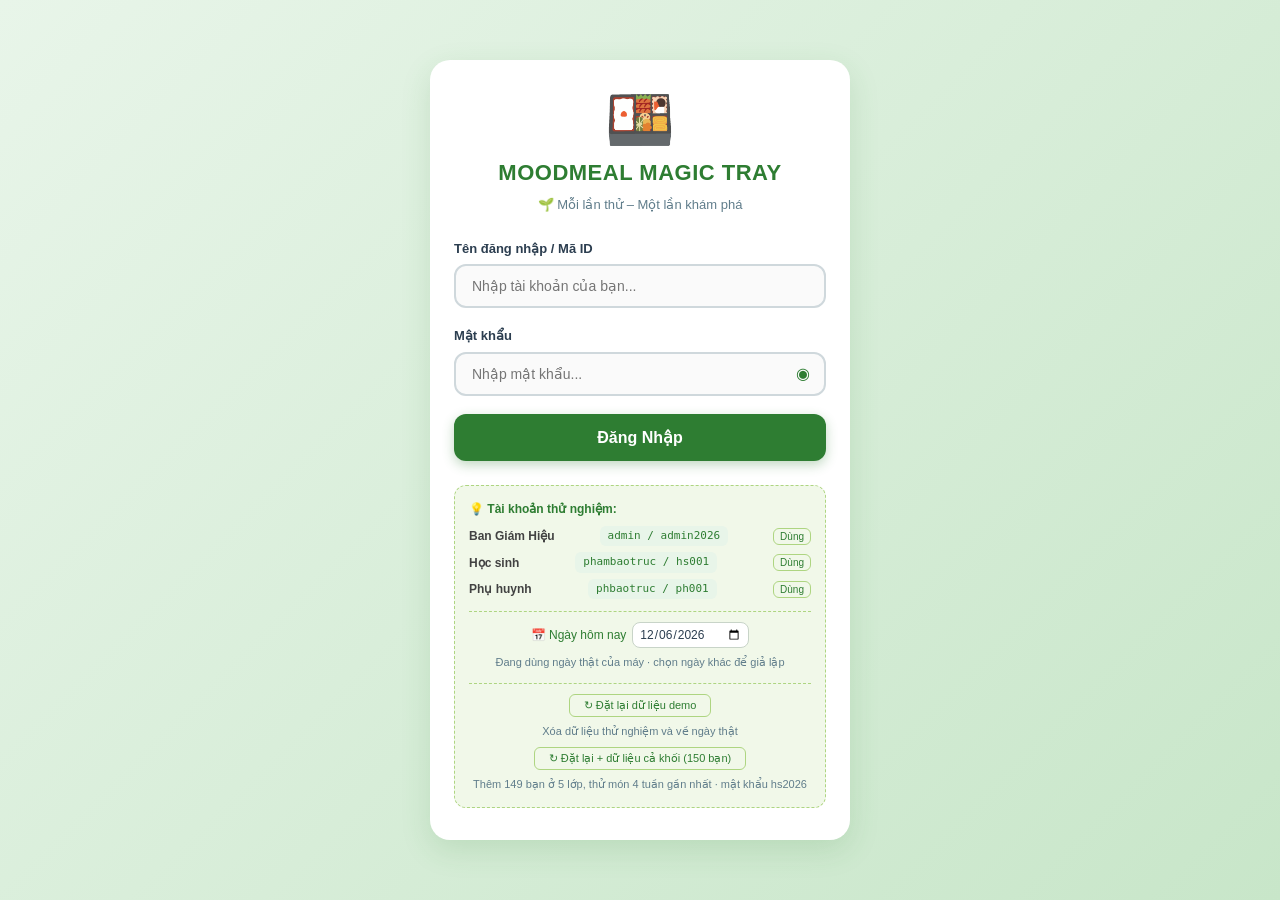
==== index.html @ 49a0eb04 "Chọn nhân vật" ====
<!DOCTYPE html>
<html lang="vi">
<head>
  <meta charset="UTF-8">
  <meta name="viewport" content="width=device-width, initial-scale=1.0">
  <link rel="icon" href="data:image/svg+xml,<svg xmlns='http://www.w3.org/2000/svg' viewBox='0 0 100 100'><text y='.9em' font-size='90'>🍱</text></svg>">
  <title>MOODMEAL MAGIC TRAY — Đăng nhập</title>
  <link rel="stylesheet" href="css/base.css?v=20261128m">
</head>
<body class="page-login">

  <div class="login-container">

    <!-- Logo -->
    <div class="logo-container">
      <div class="logo-icon">🍱</div>
      <h1 class="app-title">MOODMEAL MAGIC TRAY</h1>
      <p class="app-tagline">🌱 Mỗi lần thử – Một lần khám phá</p>
    </div>

    <!-- Form đăng nhập -->
    <form id="loginForm" class="login-form" onsubmit="handleLogin(event)">

      <div class="form-group">
        <label for="username" class="form-label">Tên đăng nhập / Mã ID</label>
        <div class="input-wrapper">
          <input
            type="text"
            id="username"
            class="form-input"
            placeholder="Nhập tài khoản của bạn..."
            required
            autocomplete="username"
          />
        </div>
      </div>

      <div class="form-group">
        <label for="password" class="form-label">Mật khẩu</label>
        <div class="input-wrapper">
          <input
            type="password"
            id="password"
            class="form-input"
            placeholder="Nhập mật khẩu..."
            required
            autocomplete="current-password"
          />
          <button type="button" class="toggle-password" onclick="togglePwd(this)" title="Hiện/Ẩn mật khẩu">
            ◉
          </button>
        </div>
      </div>

      <!-- Lỗi inline -->
      <div id="errorMsg" class="error-message"></div>

      <!-- Submit -->
      <button type="submit" id="btnSubmit" class="btn-submit">Đăng Nhập</button>

    </form>

    <!-- Demo hint -->
    <div class="demo-info">
      <div class="demo-info-title">💡 Tài khoản thử nghiệm:</div>

      <div class="demo-item">
        <span class="demo-role">Ban Giám Hiệu</span>
        <code>admin / admin2026</code>
        <button class="btn-fill" onclick="fillDemo('admin','admin2026')">Dùng</button>
      </div>
      <div class="demo-item">
        <span class="demo-role">Học sinh</span>
        <code>phambaotruc / hs001</code>
        <button class="btn-fill" onclick="fillDemo('phambaotruc','hs001')">Dùng</button>
      </div>
      <div class="demo-item">
        <span class="demo-role">Phụ huynh</span>
        <code>phbaotruc / ph001</code>
        <button class="btn-fill" onclick="fillDemo('phbaotruc','ph001')">Dùng</button>
      </div>

      <div class="demo-date">
        <div class="demo-date-row">
          <span class="demo-date-label">📅 Ngày hôm nay</span>
          <input type="date" id="demoDate" onchange="setDemoDate(this.value)">
          <button type="button" class="btn-fill" id="btnRealDate" onclick="clearDemoDate()" style="display:none">Về ngày thật</button>
        </div>
        <div class="demo-reset-hint" id="demoDateNote"></div>
      </div>

      <div class="demo-reset">
        <button type="button" class="btn-reset" id="btnReset" onclick="resetDemoData()">↻ Đặt lại dữ liệu demo</button>
        <div class="demo-reset-hint">Xóa dữ liệu thử nghiệm và về ngày thật</div>
        <button type="button" class="btn-reset" id="btnResetBig" onclick="resetDemoData(true)" style="margin-top:8px">↻ Đặt lại + dữ liệu cả khối (150 bạn)</button>
        <div class="demo-reset-hint">Thêm 149 bạn ở 5 lớp, thử món 4 tuần gần nhất · mật khẩu hs2026</div>
      </div>
    </div>

  </div>

  <!-- Thứ tự bắt buộc: config → seed → utils → store → auth (auth.js phải load TRƯỚC script bên dưới) -->
  <script src="js/config.js?v=20261128m"></script>
  <script src="js/seed.js?v=20261128m"></script>
  <script src="js/utils.js?v=20261128m"></script>
  <script src="js/store.js?v=20261128m"></script>
  <script src="js/auth.js?v=20261128m"></script>
  <script src="js/demo_data.js?v=20261128m"></script>
  <script src="js/demo_big.js?v=20261128m"></script>
  <script>

    /* Hiện lý do nếu vừa bị đăng xuất (tài khoản bị khóa, bị xóa, đổi vai trò) */
    (function showFlash() {
      const msg = sessionStore.getRaw(MM_KEYS.FLASH);
      if (!msg) return;
      sessionStore.remove(MM_KEYS.FLASH);
      const err = document.getElementById('errorMsg');
      err.textContent = msg;
      err.classList.add('show');
    })();

    /* Nếu đã có session hợp lệ → redirect thẳng, không hiện form */
    (function checkExistingSession() {
      const session = auth.getSession();
      if (!session) return;
      const map = { admin: 'school/index.html', student: 'student/index.html', parent: 'parent/index.html' };
      if (map[session.role]) window.location.href = map[session.role];
    })();

    /* Toggle hiện/ẩn password */
    function togglePwd(btn) {
      const el = document.getElementById('password');
      el.type = el.type === 'password' ? 'text' : 'password';
      if (btn) btn.textContent = el.type === 'password' ? '◉' : '○';   // ◉ = đang ẩn, ○ = đang hiện
    }

    /* Điền nhanh tài khoản demo */
    function fillDemo(id, pass) {
      document.getElementById('username').value = id;
      document.getElementById('password').value = pass;
      document.getElementById('errorMsg').classList.remove('show');
    }

    /* Chọn "Ngày hôm nay" để test: áp dụng ngay (lưu mm_demo_date; các trang khác đọc khi tải).
       Chọn đúng ngày thật hoặc bấm "Về ngày thật" → bỏ giả lập. */
    function realTodayStr() { return toLocalDateStr(new (window.MM_RealDate || Date)()); }

    function renderDemoDate() {
      const sim  = store.getRaw(MM_KEYS.DEMO_DATE);
      const inp  = document.getElementById('demoDate');
      const note = document.getElementById('demoDateNote');
      inp.value = sim || realTodayStr();
      document.getElementById('btnRealDate').style.display = sim ? '' : 'none';
      if (sim) {
        const d = new (window.MM_RealDate || Date)(+sim.slice(0, 4), +sim.slice(5, 7) - 1, +sim.slice(8, 10));
        const names = ['Chủ Nhật', 'Thứ Hai', 'Thứ Ba', 'Thứ Tư', 'Thứ Năm', 'Thứ Sáu', 'Thứ Bảy'];
        const dd = ('0' + d.getDate()).slice(-2), mm = ('0' + (d.getMonth() + 1)).slice(-2);
        note.className = 'demo-date-warn';
        note.textContent = `⚠️ Hệ thống đang chạy như hôm nay là ${names[d.getDay()]}, ${dd}/${mm}/${d.getFullYear()}`;
      } else {
        note.className = 'demo-reset-hint';
        note.textContent = 'Đang dùng ngày thật của máy · chọn ngày khác để giả lập';
      }
    }

    function setDemoDate(v) {
      if (!v || v === realTodayStr()) store.remove(MM_KEYS.DEMO_DATE);
      else store.setRaw(MM_KEYS.DEMO_DATE, v);
      renderDemoDate();
    }

    function clearDemoDate() {
      store.remove(MM_KEYS.DEMO_DATE);
      renderDemoDate();
    }
    /* DEMO_MODE = false (js/config.js): bản chạy thật → bỏ khối tài khoản thử nghiệm / ngày demo / Đặt lại */
    if (MM_CONFIG.DEMO_MODE === false) {
      const demoBox = document.querySelector('.demo-info');
      if (demoBox) demoBox.remove();
    } else {
      renderDemoDate();
    }

    /* Đặt lại dữ liệu demo: chỉ xóa các khóa mm_* của MoodMeal (không đụng dữ liệu trang khác
       cùng tên miền), rồi tải lại. Tài khoản mẫu tự tạo lại ở auth.js; thực đơn, FAS mẫu
       tự tạo khi mở trang BGH → mở tab BGH trước khi demo. */
    async function resetDemoData(big) {
      if (!confirm(big
        ? 'Xóa toàn bộ dữ liệu demo trên trình duyệt này và tạo lại, kèm dữ liệu cả khối (150 bạn, 5 lớp, thử món 4 tuần gần nhất)?'
        : 'Xóa toàn bộ dữ liệu demo trên trình duyệt này và tạo lại dữ liệu mẫu?')) return;
      let bigData = null;
      if (big) {   /* đọc CSV TRƯỚC khi xóa: CSV lỗi thì dữ liệu hiện tại còn nguyên */
        try { bigData = await mmBigLoadData(); }
        catch (e) { alert('Không nạp được dữ liệu cả khối:\n' + e.message); return; }
      }
      [localStorage, sessionStorage].forEach(area => {
        Object.keys(area).filter(k => k.indexOf('mm_') === 0).forEach(k => area.removeItem(k));
      });
      mmSeedAll({ force: true });   /* hàm duy nhất ghi dữ liệu mẫu (js/seed.js) */
      let bigInfo = null;
      if (big) {
        try { bigInfo = mmBigDemoApply(bigData); }       /* js/demo_big.js: 149 bạn + thực đơn/nhật ký 4 tuần */
        catch (e) { alert('Không nạp được dữ liệu cả khối: ' + e.message); window.location.reload(); return; }
      }
      const btn = document.getElementById(big ? 'btnResetBig' : 'btnReset');
      btn.disabled = true;
      btn.textContent = bigInfo ? '✅ Đã nạp ' + bigInfo.students + ' bạn' : '✅ Đã đặt lại';
      if (bigInfo && bigInfo.source.indexOf('dự phòng') >= 0) alert('Lưu ý: ' + bigInfo.source);
      setTimeout(() => window.location.reload(), 600);
    }

    /* Xử lý đăng nhập */
    function handleLogin(event) {
      event.preventDefault();

      const id   = document.getElementById('username').value.trim();
      const pass = document.getElementById('password').value.trim();
      const err  = document.getElementById('errorMsg');
      const btn  = document.getElementById('btnSubmit');

      err.classList.remove('show');
      err.textContent = '';

      /* Feedback loading */
      btn.disabled    = true;
      btn.textContent = 'Đang đăng nhập...';

      /* Giả lập async (thay bằng fetch api.gs ở production) */
      setTimeout(() => {
        const result = auth.login(id, pass);

        if (result.ok) {
          btn.textContent = '✅ Thành công! Đang chuyển trang...';
          window.location.href = result.redirect;
        } else {
          err.textContent = result.error;
          err.classList.add('show');
          btn.disabled    = false;
          btn.textContent = 'Đăng Nhập';
          document.getElementById('username').classList.add('input-error');
          document.getElementById('password').classList.add('input-error');
        }
      }, 300);
    }

    /* Xóa trạng thái lỗi khi người dùng gõ lại */
    ['username', 'password'].forEach(id => {
      document.getElementById(id).addEventListener('input', () => {
        document.getElementById(id).classList.remove('input-error');
        const err = document.getElementById('errorMsg');
        err.classList.remove('show');
        err.textContent = '';
      });
    });

  </script>
</body>
</html>
---- css/base.css ----
/* ═══════════════════════════════════════════════
   base.css — MOODMEAL MAGIC TRAY v3
   Shared: CSS variables · reset · typography
   Dùng chung cho tất cả giao diện (login, school,
   student, parent). Mỗi role import thêm file CSS
   riêng của mình.
═══════════════════════════════════════════════ */

/* ── 1. CSS Variables ────────────────────────── */
:root {
  /* Brand green */
  --green-dark:        #0E6655;
  --green-primary:     #2E7D32;
  --green-primary-hov: #1B5E20;
  --green-mid:         #1E8449;
  --green-accent:      #4CAF50;
  --green-light:       #D5F5E3;
  --green-pale:        #EAFAF1;
  --green-xp:          #6DEBB0;

  /* Blue */
  --blue-dark:         #154360;
  --blue-mid:          #1F618D;
  --blue-light:        #D6EAF8;

  /* Purple */
  --purple-dark:       #4A235A;
  --purple-mid:        #7D3C98;
  --purple-light:      #F4ECF7;

  /* Neutral */
  --white:             #FFFFFF;
  --bg-app:            #F0F2F5;
  --bg-card:           #FFFFFF;
  --border:            #CFD8DC;
  --border-light:      #E8ECF0;

  /* Text */
  --text-main:         #2C3E50;
  --text-muted:        #607D8B;
  --text-light:        #90A4AE;

  /* Status */
  --error:             #D32F2F;
  --warning:           #E67E22;
  --success:           #1E8449;

  /* Login page */
  --bg-login-start:    #E8F5E9;
  --bg-login-end:      #C8E6C9;
  --shadow-login:      rgba(46, 125, 50, 0.15);

  /* Misc */
  --radius-sm:         8px;
  --radius-md:         12px;
  --radius-lg:         16px;
  --radius-xl:         20px;
  --shadow-card:       0 4px 16px rgba(0, 0, 0, 0.08);
  --shadow-elevated:   0 10px 30px rgba(0, 0, 0, 0.12);
  --font:              'Segoe UI', Roboto, Helvetica, Arial, sans-serif;
  --transition:        0.2s ease;
}

/* ── 2. Reset ─────────────────────────────────── */
*, *::before, *::after {
  box-sizing: border-box;
  margin: 0;
  padding: 0;
}

html {
  -webkit-text-size-adjust: 100%;
}

body {
  font-family: var(--font);
  font-size: 14px;
  line-height: 1.5;
  color: var(--text-main);
  -webkit-font-smoothing: antialiased;
}

a {
  color: inherit;
  text-decoration: none;
}

button {
  font-family: var(--font);
  cursor: pointer;
}

input, textarea, select {
  font-family: var(--font);
}

img {
  max-width: 100%;
  display: block;
}

/* ── 3. Typography helpers ───────────────────── */
.text-muted   { color: var(--text-muted); }
.text-success { color: var(--success); }
.text-error   { color: var(--error); }
.text-center  { text-align: center; }
.fw-600       { font-weight: 600; }
.fw-700       { font-weight: 700; }

/* ── 4. Login page layout ────────────────────── */
/* Dùng cho login.html; school/parent/student
   có layout riêng trong CSS của từng role.     */

body.page-login {
  background: linear-gradient(135deg, var(--bg-login-start), var(--bg-login-end));
  min-height: 100vh;
  display: flex;
  justify-content: center;
  align-items: center;
  padding: 16px;
}

.login-container {
  background: var(--bg-card);
  width: 100%;
  max-width: 420px;
  padding: 32px 24px;
  border-radius: var(--radius-xl);
  box-shadow: 0 10px 30px var(--shadow-login);
  text-align: center;
}

/* Logo */
.logo-icon {
  font-size: 56px;
  line-height: 1;
  display: inline-block;
  margin-bottom: 8px;
  animation: logo-bounce 2s infinite ease-in-out;
}

@keyframes logo-bounce {
  0%, 100% { transform: translateY(0); }
  50%       { transform: translateY(-8px); }
}

.app-title {
  font-size: 22px;
  font-weight: 800;
  color: var(--green-primary);
  letter-spacing: 0.5px;
  margin-bottom: 6px;
}

.app-tagline {
  font-size: 13px;
  color: var(--text-muted);
  font-weight: 500;
}

/* Form */
.login-form {
  margin-top: 24px;
  text-align: left;
}

.form-group {
  margin-bottom: 18px;
}

.form-label {
  display: block;
  font-size: 13px;
  font-weight: 600;
  color: var(--text-main);
  margin-bottom: 6px;
}

.input-wrapper {
  position: relative;
  display: flex;
  align-items: center;
}

.form-input {
  width: 100%;
  padding: 12px 16px;
  padding-right: 44px;
  font-size: 14px;
  border: 2px solid var(--border);
  border-radius: var(--radius-md);
  outline: none;
  background: #FAFAFA;
  transition: border-color var(--transition), background var(--transition);
}

.form-input:focus {
  border-color: var(--green-accent);
  background: var(--white);
}

.form-input.input-error {
  border-color: var(--error);
}

.toggle-password {
  position: absolute;
  right: 12px;
  background: none;
  border: none;
  font-size: 16px;
  color: var(--green-primary);
  padding: 4px;
  display: flex;
  align-items: center;
  justify-content: center;
  transition: color var(--transition);
}

.toggle-password:hover {
  color: var(--text-main);
}

/* Error message */
.error-message {
  color: var(--error);
  font-size: 13px;
  font-weight: 600;
  min-height: 20px;
  margin-bottom: 14px;
  text-align: center;
  display: none;
}

.error-message.show {
  display: block;
}

/* Submit button */
.btn-submit {
  width: 100%;
  padding: 14px;
  background: var(--green-primary);
  color: #FFFFFF;
  border: none;
  border-radius: var(--radius-md);
  font-size: 16px;
  font-weight: 700;
  transition: background var(--transition), transform 0.1s ease;
  box-shadow: 0 4px 12px rgba(46, 125, 50, 0.3);
}

.btn-submit:hover  { background: var(--green-primary-hov); }
.btn-submit:active { transform: scale(0.98); }

.btn-submit:disabled {
  background: var(--text-light);
  cursor: not-allowed;
  box-shadow: none;
}

/* Demo hint box */
.demo-info {
  margin-top: 24px;
  padding: 14px;
  background: #F1F8E9;
  border: 1px dashed #AED581;
  border-radius: var(--radius-md);
  font-size: 12px;
  text-align: left;
}

.demo-info-title {
  font-weight: 700;
  color: var(--green-primary);
  margin-bottom: 8px;
}

.demo-item {
  display: flex;
  justify-content: space-between;
  align-items: center;
  margin-bottom: 6px;
  color: #424242;
  gap: 8px;
}

.demo-item:last-child { margin-bottom: 0; }

.demo-role {
  font-weight: 600;
  flex-shrink: 0;
}

.demo-item code {
  background: #E8F5E9;
  padding: 2px 8px;
  border-radius: 6px;
  font-size: 11px;
  color: var(--green-primary);
  white-space: nowrap;
}

/* Quick-fill button */
.demo-item .btn-fill {
  background: none;
  border: 1px solid #AED581;
  border-radius: 6px;
  font-size: 10px;
  color: var(--green-primary);
  padding: 2px 6px;
  cursor: pointer;
  flex-shrink: 0;
  transition: background var(--transition);
}

.demo-item .btn-fill:hover {
  background: #C5E1A5;
}

/* Nút "Đặt lại dữ liệu demo" — cùng kiểu nút "Dùng", nằm giữa cuối khung */
.demo-reset {
  margin-top: 12px; padding-top: 10px;
  border-top: 1px dashed #AED581;
  text-align: center;
}
.demo-reset .btn-reset {
  font-family: inherit;
  background: none;
  border: 1px solid #AED581;
  border-radius: 6px;
  font-size: 11px;
  color: var(--green-primary);
  padding: 4px 14px;
  cursor: pointer;
}
.demo-reset .btn-reset:hover   { background: #C5E1A5; }
.demo-reset .btn-reset:disabled { cursor: default; opacity: 0.8; }
/* Chọn "Ngày hôm nay" để test */
.demo-date {
  margin-top: 12px; padding-top: 10px;
  border-top: 1px dashed #AED581;
  text-align: center;
}
.demo-date-label { font-size: 12px; font-weight: 400; color: var(--green-primary); white-space: nowrap; }
.demo-date-row { display: flex; gap: 6px; justify-content: center; align-items: center; flex-wrap: nowrap; }
.demo-date-row input[type="date"] {
  font-family: inherit; font-size: 12px; color: var(--text-dark, #2C3E50);
  border: 1px solid #C8D4C8; border-radius: 8px; padding: 4px 6px; background: #fff;
  min-width: 0; flex: 0 1 auto;
}
@media (max-width: 400px) {
  .demo-date-row { gap: 4px; }
  .demo-date-label { font-size: 10px; }
  .demo-date-row input[type="date"] { font-size: 10px !important; padding: 3px 2px !important; }
  .demo-date-row .btn-fill { font-size: 9px; padding: 4px 5px; }
}
@media (max-width: 420px) {
  .demo-date-label { font-size: 11px; }
  .demo-date-row input[type="date"] { font-size: 11px; padding: 3px 4px; }
  .demo-date-row .btn-fill { padding: 4px 6px; }
}
.demo-date-row .btn-fill {
  background: none; border: 1px solid #AED581; border-radius: 6px; font-family: inherit;
  font-size: 10px; color: var(--green-primary); padding: 4px 8px; cursor: pointer; flex-shrink: 0;
}
.demo-date-row .btn-fill:hover { background: #C5E1A5; }
.demo-date-warn { margin-top: 6px; font-size: 11px; font-weight: 600; color: #C62828; }
.demo-reset-hint {
  margin-top: 6px; font-size: 11px; color: var(--text-muted);
}
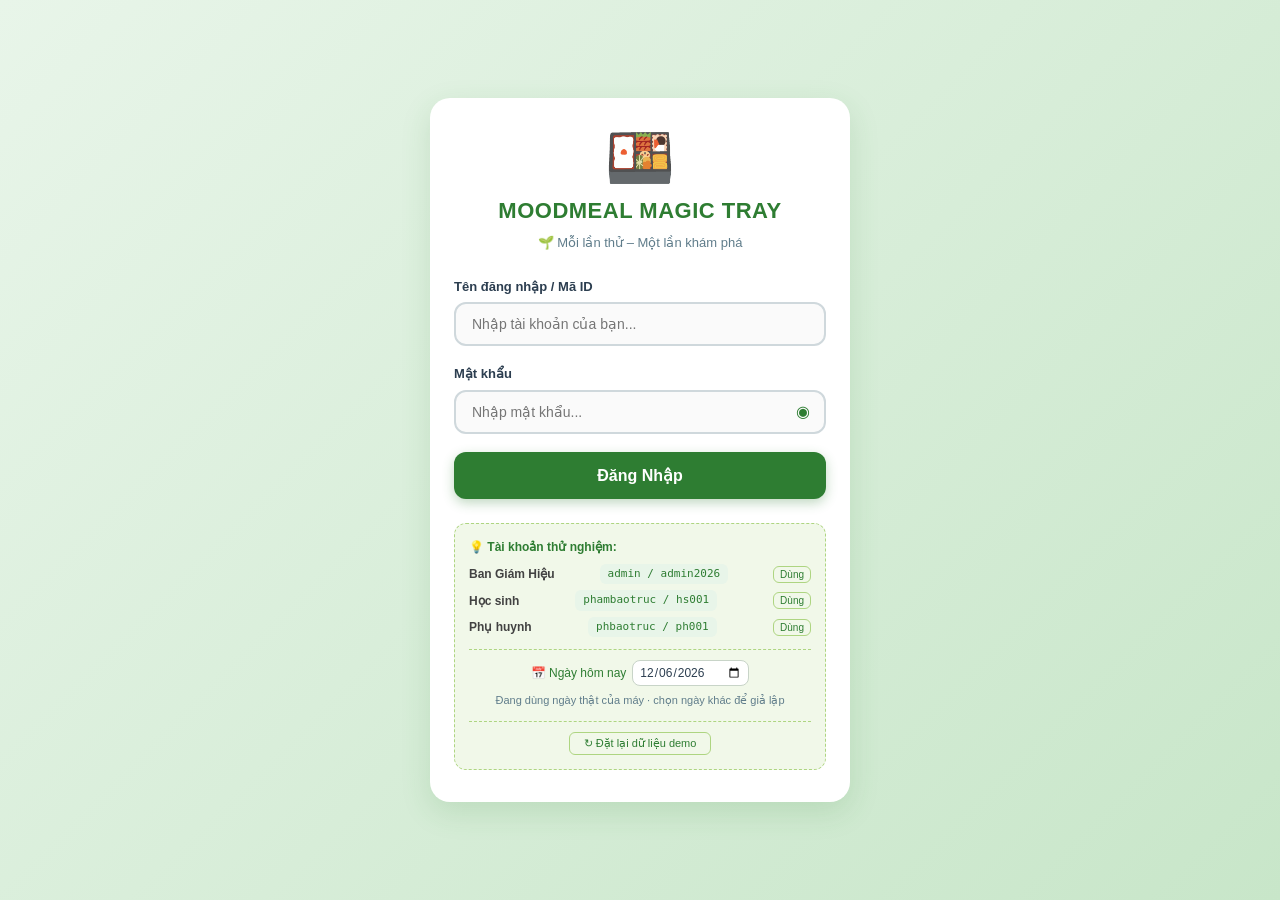
==== commit e9aa0db5: "Đặt lại data" ====
--- a/index.html
+++ b/index.html
@@ -5,7 +5,7 @@
   <meta name="viewport" content="width=device-width, initial-scale=1.0">
   <link rel="icon" href="data:image/svg+xml,<svg xmlns='http://www.w3.org/2000/svg' viewBox='0 0 100 100'><text y='.9em' font-size='90'>🍱</text></svg>">
   <title>MOODMEAL MAGIC TRAY — Đăng nhập</title>
-  <link rel="stylesheet" href="css/base.css?v=20261128m">
+  <link rel="stylesheet" href="css/base.css?v=20261128o">
 </head>
 <body class="page-login">
 
@@ -91,22 +91,19 @@
 
       <div class="demo-reset">
         <button type="button" class="btn-reset" id="btnReset" onclick="resetDemoData()">↻ Đặt lại dữ liệu demo</button>
-        <div class="demo-reset-hint">Xóa dữ liệu thử nghiệm và về ngày thật</div>
-        <button type="button" class="btn-reset" id="btnResetBig" onclick="resetDemoData(true)" style="margin-top:8px">↻ Đặt lại + dữ liệu cả khối (150 bạn)</button>
-        <div class="demo-reset-hint">Thêm 149 bạn ở 5 lớp, thử món 4 tuần gần nhất · mật khẩu hs2026</div>
       </div>
     </div>
 
   </div>
 
   <!-- Thứ tự bắt buộc: config → seed → utils → store → auth (auth.js phải load TRƯỚC script bên dưới) -->
-  <script src="js/config.js?v=20261128m"></script>
-  <script src="js/seed.js?v=20261128m"></script>
-  <script src="js/utils.js?v=20261128m"></script>
-  <script src="js/store.js?v=20261128m"></script>
-  <script src="js/auth.js?v=20261128m"></script>
-  <script src="js/demo_data.js?v=20261128m"></script>
-  <script src="js/demo_big.js?v=20261128m"></script>
+  <script src="js/config.js?v=20261128o"></script>
+  <script src="js/seed.js?v=20261128o"></script>
+  <script src="js/utils.js?v=20261128o"></script>
+  <script src="js/store.js?v=20261128o"></script>
+  <script src="js/auth.js?v=20261128o"></script>
+  <script src="js/demo_data.js?v=20261128o"></script>
+  <script src="js/demo_big.js?v=20261128o"></script>
   <script>
 
     /* Hiện lý do nếu vừa bị đăng xuất (tài khoản bị khóa, bị xóa, đổi vai trò) */
@@ -184,27 +181,21 @@
     /* Đặt lại dữ liệu demo: chỉ xóa các khóa mm_* của MoodMeal (không đụng dữ liệu trang khác
        cùng tên miền), rồi tải lại. Tài khoản mẫu tự tạo lại ở auth.js; thực đơn, FAS mẫu
        tự tạo khi mở trang BGH → mở tab BGH trước khi demo. */
-    async function resetDemoData(big) {
-      if (!confirm(big
-        ? 'Xóa toàn bộ dữ liệu demo trên trình duyệt này và tạo lại, kèm dữ liệu cả khối (150 bạn, 5 lớp, thử món 4 tuần gần nhất)?'
-        : 'Xóa toàn bộ dữ liệu demo trên trình duyệt này và tạo lại dữ liệu mẫu?')) return;
+    async function resetDemoData() {
+      if (!confirm('Xóa toàn bộ dữ liệu demo trên trình duyệt này và tạo lại, kèm dữ liệu cả khối (150 bạn, 5 lớp, thử món 4 tuần gần nhất)?')) return;
       let bigData = null;
-      if (big) {   /* đọc CSV TRƯỚC khi xóa: CSV lỗi thì dữ liệu hiện tại còn nguyên */
-        try { bigData = await mmBigLoadData(); }
-        catch (e) { alert('Không nạp được dữ liệu cả khối:\n' + e.message); return; }
-      }
+      try { bigData = await mmBigLoadData(); }   /* đọc CSV TRƯỚC khi xóa: CSV lỗi thì dữ liệu hiện tại còn nguyên */
+      catch (e) { alert('Không nạp được dữ liệu cả khối:\n' + e.message); return; }
       [localStorage, sessionStorage].forEach(area => {
         Object.keys(area).filter(k => k.indexOf('mm_') === 0).forEach(k => area.removeItem(k));
       });
-      mmSeedAll({ force: true });   /* hàm duy nhất ghi dữ liệu mẫu (js/seed.js) */
+      mmSeedAll({ force: true });   /* hàm duy nhất ghi dữ liệu mẫu gốc (js/seed.js) */
       let bigInfo = null;
-      if (big) {
-        try { bigInfo = mmBigDemoApply(bigData); }       /* js/demo_big.js: 149 bạn + thực đơn/nhật ký 4 tuần */
-        catch (e) { alert('Không nạp được dữ liệu cả khối: ' + e.message); window.location.reload(); return; }
-      }
-      const btn = document.getElementById(big ? 'btnResetBig' : 'btnReset');
+      try { bigInfo = mmBigDemoApply(bigData); }       /* js/demo_big.js: học sinh từ CSV + thực đơn/nhật ký 4 tuần */
+      catch (e) { alert('Không nạp được dữ liệu cả khối: ' + e.message); window.location.reload(); return; }
+      const btn = document.getElementById('btnReset');
       btn.disabled = true;
-      btn.textContent = bigInfo ? '✅ Đã nạp ' + bigInfo.students + ' bạn' : '✅ Đã đặt lại';
+      btn.textContent = '✅ Đã đặt lại dữ liệu';
       if (bigInfo && bigInfo.source.indexOf('dự phòng') >= 0) alert('Lưu ý: ' + bigInfo.source);
       setTimeout(() => window.location.reload(), 600);
     }
